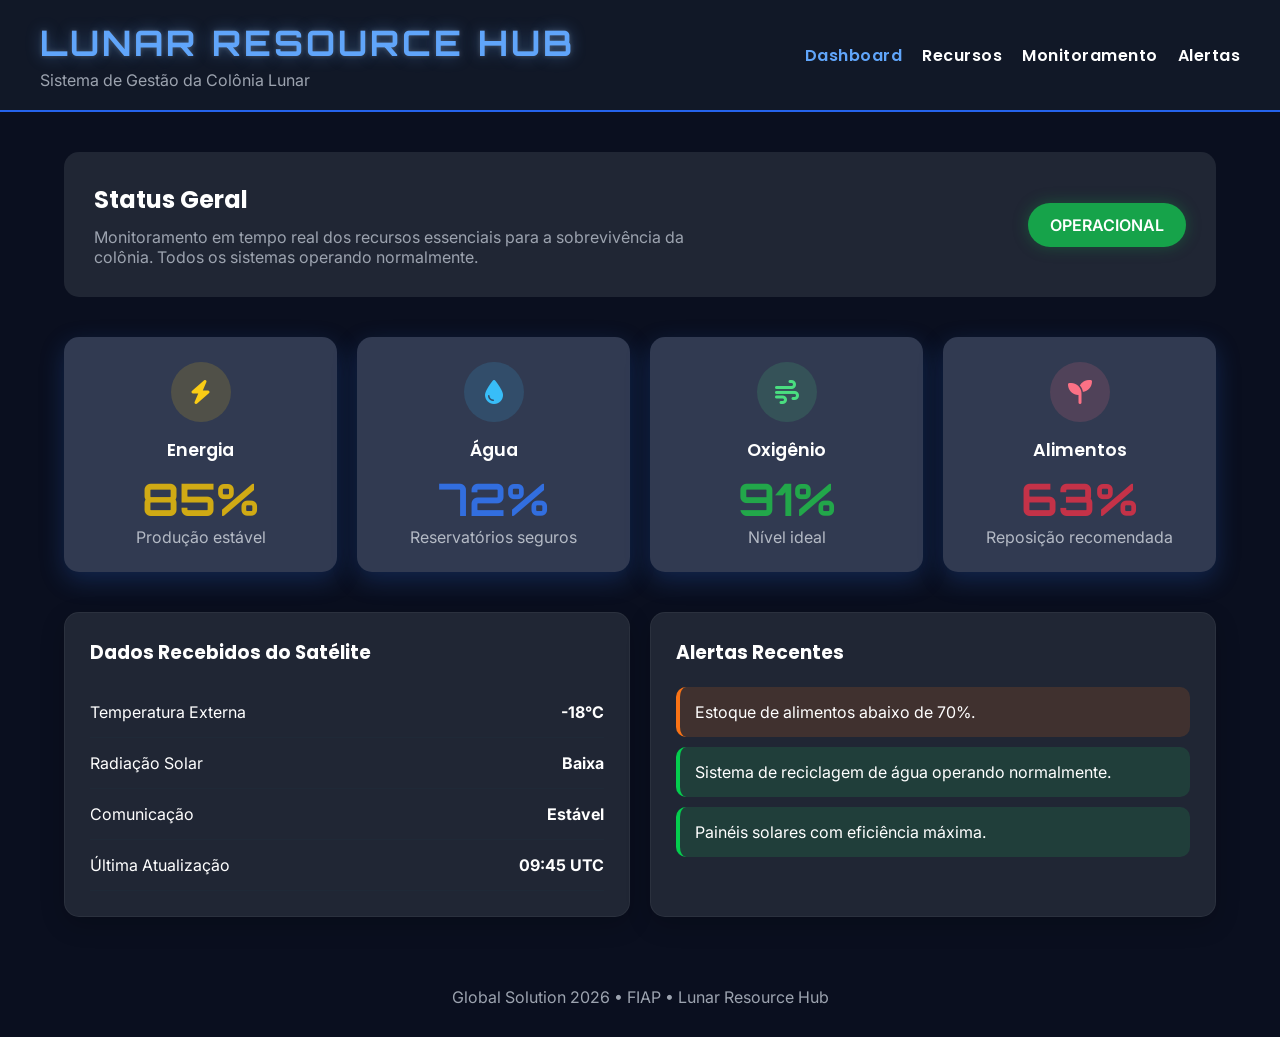
==== index.html @ a2fcc219 "feat: adiciona dashboard inicial e estilos do Lunar Resource Hub Inclui index.html e style.css com i" ====
<!DOCTYPE html>
<html lang="pt-BR">
<head>
    <meta charset="UTF-8">
    <meta name="viewport" content="width=device-width, initial-scale=1.0">
    <title>Lunar Resource Hub</title>

    <link rel="stylesheet" href="style.css">

    <link rel="stylesheet" href="https://cdnjs.cloudflare.com/ajax/libs/font-awesome/6.7.2/css/all.min.css">

    <link rel="preconnect" href="https://fonts.googleapis.com">
    <link rel="preconnect" href="https://fonts.gstatic.com" crossorigin>

    <link href="https://fonts.googleapis.com/css2?family=Inter:wght@400;500;600&family=Orbitron:wght@600;700&family=Poppins:wght@500;600;700&display=swap" rel="stylesheet">
</head>
<body>

    <header>
        <div class="logo">
            <h1>Lunar Resource Hub</h1>
            <p>Sistema de Gestão da Colônia Lunar</p>
        </div>

        <nav>
            <ul>
                <li><a href="index.html" class="active">Dashboard</a></li>
                <li><a href="recursos.html">Recursos</a></li>
                <li><a href="monitoramento.html">Monitoramento</a></li>
                <li><a href="alertas.html">Alertas</a></li>
            </ul>
        </nav>
    </header>

    <main class="container">

        <section class="hero">
            <div>
                <h2>Status Geral</h2>
                <p>
                    Monitoramento em tempo real dos recursos essenciais para a sobrevivência da colônia. Todos os sistemas operando normalmente. 
                </p>
            </div>

            <div class="status-badge">
                OPERACIONAL
            </div>
        </section>

        <section class="cards">

    <div class="card">
        <span class="icon energia-icon">
            <i class="fa-solid fa-bolt"></i>
        </span>
        <h3>Energia</h3>
        <div class="value energia">85%</div>
        <p>Produção estável</p>
    </div>

    <div class="card">
        <span class="icon agua-icon">
            <i class="fa-solid fa-droplet"></i>
        </span>
        <h3>Água</h3>
        <div class="value agua">72%</div>
        <p>Reservatórios seguros</p>
    </div>

    <div class="card">
        <span class="icon oxigenio-icon">
            <i class="fa-solid fa-wind"></i>
        </span>
        <h3>Oxigênio</h3>
        <div class="value oxigenio">91%</div>
        <p>Nível ideal</p>
    </div>

    <div class="card">
        <span class="icon alimento-icon">
            <i class="fa-solid fa-seedling"></i>
        </span>
        <h3>Alimentos</h3>
        <div class="value alimentos">63%</div>
        <p>Reposição recomendada</p>
    </div>

</section>

        <section class="overview">

            <div class="panel">
                <h3>Dados Recebidos do Satélite</h3>

                <div class="info-item">
                    <span>Temperatura Externa</span>
                    <strong>-18°C</strong>
                </div>

                <div class="info-item">
                    <span>Radiação Solar</span>
                    <strong>Baixa</strong>
                </div>

                <div class="info-item">
                    <span>Comunicação</span>
                    <strong>Estável</strong>
                </div>

                <div class="info-item">
                    <span>Última Atualização</span>
                    <strong>09:45 UTC</strong>
                </div>
            </div>

            <div class="panel">
                <h3>Alertas Recentes</h3>

                <div class="alert warning">
                    Estoque de alimentos abaixo de 70%.
                </div>

                <div class="alert normal">
                    Sistema de reciclagem de água operando normalmente.
                </div>

                <div class="alert normal">
                    Painéis solares com eficiência máxima.
                </div>
            </div>

        </section>

    </main>

    <footer>
        <p>Global Solution 2026 • FIAP • Lunar Resource Hub</p>
    </footer>

</body>
</html>
---- style.css ----
*{
    margin:0;
    padding:0;
    box-sizing:border-box;
}

body{
    background:#0A0F1F;
    color:#FFFFFF;
    font-family:'Inter', sans-serif;
}

/* HEADER */

header{
    background:#111827;
    border-bottom:2px solid #2563EB;
    padding:20px 40px;
    display:flex;
    justify-content:space-between;
    align-items:center;
    flex-wrap:wrap;
}

.logo h1{
    text-shadow: 0 0 5px rgba(253, 254, 254, 0.187), 0 0 15px rgba(96,165,250,.4);
    font-family:'Orbitron', sans-serif;
    color:#60A5FA;
    font-size:2.2rem;
    letter-spacing:3px;
    text-transform:uppercase;
}

.hero h2, .panel h3, .card h3, nav a{
    font-family:'Poppins', sans-serif;
}

.logo p{
    color:#9CA3AF;
    margin-top:5px;
}

nav ul{
    display:flex;
    list-style:none;
    gap:20px;
}

nav a{
    color:white;
    text-decoration:none;
    font-weight:600;
    transition:.3s;
    letter-spacing:.5px;
}

nav a:hover,
nav a.active{
    color:#60A5FA;
}

/* CONTAINER */

.container{
    width:90%;
    max-width:1200px;
    margin:40px auto;
}

/* HERO */

.hero{
    background:#202634;
    border-radius:15px;
    padding:30px;
    display:flex;
    justify-content:space-between;
    align-items:center;
    margin-bottom:40px;
}

.hero h2{
    margin-bottom:10px;
}

.hero p{
    color:#9CA3AF;
    max-width:600px;
}

.status-badge{
    background:#16A34A;
    color:white;
    font-weight:600;
    padding:12px 22px;
    border-radius:30px;
    box-shadow:0 0 15px rgba(22,163,74,.35);
}

/* CARDS */

.cards{
    display:grid;
    grid-template-columns:repeat(auto-fit,minmax(230px,1fr));
    gap:20px;
}

.card{
    background:#313a51;
    border-radius:15px;
    padding:25px;
    text-align:center;
    transition:.3s;
    box-shadow:0 8px 25px rgba(42, 107, 220, 0.25);
}

.card:hover{
    transform:translateY(-10px);
}

.icon{
    display:flex;
    justify-content:center;
    align-items:center;
    width:60px;
    height:60px;
    margin:0 auto 15px;
    border-radius:50%;
    font-size:1.5rem;
}

.energia-icon{
    background:rgba(250,204,21,.15);
    color:#FACC15;
}

.agua-icon{
    background:rgba(56,189,248,.15);
    color:#38BDF8;
}

.oxigenio-icon{
    background:rgba(74,222,128,.15);
    color:#4ADE80;
}

.alimento-icon{
    background:rgba(251,113,133,.15);
    color:#FB7185;
}

.card h3{
    margin:15px 0 8px;
    font-size:1.1rem;
    font-weight:600;
}

.value{
    font-family:'Orbitron', sans-serif;
    font-size:2.8rem;
    font-weight:700;
}

.card p{
    color:#b4bac5;
}

.energia{
    color:#d0aa14;
}

.agua{
    color:#326edf;
}

.oxigenio{
    color:#22a74a;
}

.alimentos{
    color:#c43248;
}

/* PAINÉIS */

.overview{
    margin-top:40px;
    display:grid;
    grid-template-columns:1fr 1fr;
    gap:20px;
}

.panel{
    background:#202634;
    border-radius:15px;
    padding:25px;
    border:1px solid rgba(255,255,255,.05);
    box-shadow:0 8px 25px rgba(0,0,0,.2);
}

.panel h3{
    margin-bottom:20px;
}

.info-item{
    display:flex;
    justify-content:space-between;
    padding:15px 0;
    border-bottom:1px solid #1F2937;
}

.alert{
    padding:15px;
    border-radius:10px;
    margin-bottom:10px;
}

.warning{
    background:rgba(249,115,22,0.15);
    border-left:4px solid #F97316;
}

.normal{
    background:rgba(34,197,94,0.15);
    border-left:4px solid #04cd4e;
}

/* FOOTER */

footer{
    text-align:center;
    padding:30px;
    color:#9CA3AF;
}

/* RESPONSIVO */

@media(max-width:768px){

    header{
        flex-direction:column;
        gap:20px;
        text-align:center;
    }

    nav ul{
        flex-wrap:wrap;
        justify-content:center;
    }

    .hero{
        flex-direction:column;
        gap:20px;
        text-align:center;
    }

    .overview{
        grid-template-columns:1fr;
    }

}
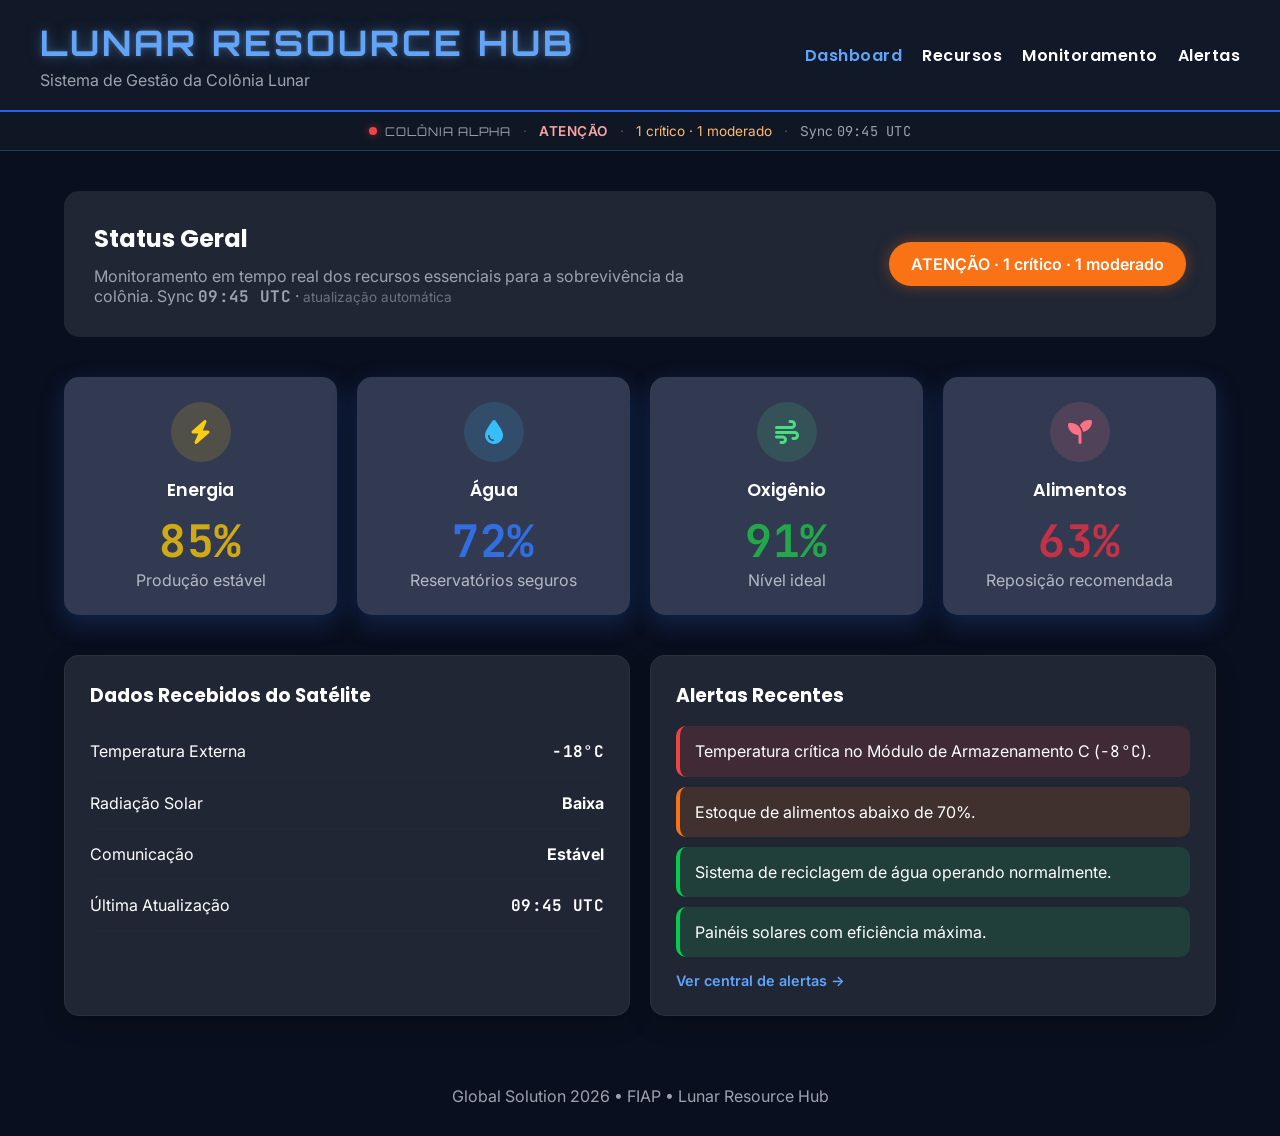
==== commit 851ee598: "feat: adiciona Central de Alertas e alinha dashboard ao fluxo operacional Inclui alertas.html com se" ====
--- a/index.html
+++ b/index.html
@@ -12,7 +12,7 @@
     <link rel="preconnect" href="https://fonts.googleapis.com">
     <link rel="preconnect" href="https://fonts.gstatic.com" crossorigin>
 
-    <link href="https://fonts.googleapis.com/css2?family=Inter:wght@400;500;600&family=Orbitron:wght@600;700&family=Poppins:wght@500;600;700&display=swap" rel="stylesheet">
+    <link href="https://fonts.googleapis.com/css2?family=Inter:wght@400;500;600&family=JetBrains+Mono:wght@400;500;600&family=Orbitron:wght@600;700&family=Poppins:wght@500;600;700&display=swap" rel="stylesheet">
 </head>
 <body>
 
@@ -22,9 +22,9 @@
             <p>Sistema de Gestão da Colônia Lunar</p>
         </div>
 
-        <nav>
+        <nav aria-label="Navegação principal">
             <ul>
-                <li><a href="index.html" class="active">Dashboard</a></li>
+                <li><a href="index.html" class="active" aria-current="page">Dashboard</a></li>
                 <li><a href="recursos.html">Recursos</a></li>
                 <li><a href="monitoramento.html">Monitoramento</a></li>
                 <li><a href="alertas.html">Alertas</a></li>
@@ -32,19 +32,32 @@
         </nav>
     </header>
 
+    <div class="status-bar" role="status" aria-live="polite">
+        <div class="status-bar__cluster">
+            <span class="status-bar__pulse status-bar__pulse--critical" aria-hidden="true"></span>
+            <span class="status-bar__label">Colônia Alpha</span>
+        </div>
+        <span class="status-bar__divider" aria-hidden="true">·</span>
+        <span class="status-bar__state status-bar__state--critical">ATENÇÃO</span>
+        <span class="status-bar__divider" aria-hidden="true">·</span>
+        <span class="status-bar__count">1 crítico · 1 moderado</span>
+        <span class="status-bar__divider" aria-hidden="true">·</span>
+        <span class="status-bar__sync">Sync <time class="telemetry" datetime="2026-06-04T09:45:00Z">09:45 UTC</time></span>
+    </div>
+
     <main class="container">
 
         <section class="hero">
             <div>
                 <h2>Status Geral</h2>
                 <p>
-                    Monitoramento em tempo real dos recursos essenciais para a sobrevivência da colônia. Todos os sistemas operando normalmente. 
+                    Monitoramento em tempo real dos recursos essenciais para a sobrevivência da colônia. Sync <strong class="telemetry">09:45 UTC</strong> · <span class="sync-live">atualização automática</span>
                 </p>
             </div>
 
-            <div class="status-badge">
-                OPERACIONAL
-            </div>
+            <a href="alertas.html#alertas-criticos" class="status-badge status-badge--warning hero-action-link" aria-label="Colônia em atenção — 1 alerta crítico e 1 moderado — ver central de alertas">
+                ATENÇÃO · 1 crítico · 1 moderado
+            </a>
         </section>
 
         <section class="cards">
@@ -54,7 +67,7 @@
             <i class="fa-solid fa-bolt"></i>
         </span>
         <h3>Energia</h3>
-        <div class="value energia">85%</div>
+        <div class="value energia telemetry">85%</div>
         <p>Produção estável</p>
     </div>
 
@@ -63,7 +76,7 @@
             <i class="fa-solid fa-droplet"></i>
         </span>
         <h3>Água</h3>
-        <div class="value agua">72%</div>
+        <div class="value agua telemetry">72%</div>
         <p>Reservatórios seguros</p>
     </div>
 
@@ -72,7 +85,7 @@
             <i class="fa-solid fa-wind"></i>
         </span>
         <h3>Oxigênio</h3>
-        <div class="value oxigenio">91%</div>
+        <div class="value oxigenio telemetry">91%</div>
         <p>Nível ideal</p>
     </div>
 
@@ -81,7 +94,7 @@
             <i class="fa-solid fa-seedling"></i>
         </span>
         <h3>Alimentos</h3>
-        <div class="value alimentos">63%</div>
+        <div class="value alimentos telemetry">63%</div>
         <p>Reposição recomendada</p>
     </div>
 
@@ -94,7 +107,7 @@
 
                 <div class="info-item">
                     <span>Temperatura Externa</span>
-                    <strong>-18°C</strong>
+                    <strong class="telemetry">-18°C</strong>
                 </div>
 
                 <div class="info-item">
@@ -109,12 +122,16 @@
 
                 <div class="info-item">
                     <span>Última Atualização</span>
-                    <strong>09:45 UTC</strong>
+                    <strong class="telemetry">09:45 UTC</strong>
                 </div>
             </div>
 
             <div class="panel">
                 <h3>Alertas Recentes</h3>
+
+                <div class="alert critical">
+                    Temperatura crítica no Módulo de Armazenamento C (<span class="telemetry">-8°C</span>).
+                </div>
 
                 <div class="alert warning">
                     Estoque de alimentos abaixo de 70%.
@@ -127,6 +144,8 @@
                 <div class="alert normal">
                     Painéis solares com eficiência máxima.
                 </div>
+
+                <a href="alertas.html" class="panel-link">Ver central de alertas →</a>
             </div>
 
         </section>
--- a/style.css
+++ b/style.css
@@ -1,3 +1,12 @@
+html{
+    scroll-behavior:smooth;
+}
+
+:root{
+    --space-section:40px;
+    --space-block:20px;
+}
+
 *{
     margin:0;
     padding:0;
@@ -97,6 +106,11 @@
     box-shadow:0 0 15px rgba(22,163,74,.35);
 }
 
+.status-badge--operational.hero-action-link:hover{
+    transform:scale(1.03);
+    box-shadow:0 0 20px rgba(22,163,74,.5);
+}
+
 /* CARDS */
 
 .cards{
@@ -118,6 +132,26 @@
     transform:translateY(-10px);
 }
 
+.card--link{
+    display:block;
+    text-decoration:none;
+    color:inherit;
+    cursor:pointer;
+}
+
+.card--link:focus-visible{
+    outline:2px solid #60A5FA;
+    outline-offset:3px;
+}
+
+.card__hint{
+    display:block;
+    margin-top:10px;
+    font-size:.8rem;
+    color:#60A5FA;
+    font-weight:600;
+}
+
 .icon{
     display:flex;
     justify-content:center;
@@ -199,7 +233,25 @@
 }
 
 .panel h3{
-    margin-bottom:20px;
+    margin-bottom:16px;
+}
+
+.panel--full{
+    display:flex;
+    flex-direction:column;
+    gap:var(--space-block);
+    padding:var(--space-block);
+    margin-top:0;
+}
+
+.panel--full h3,
+.panel--full .panel-subtitle,
+.panel--full .panel-header,
+.panel--full .panel-empty,
+.panel--full .alert,
+.panel--full .history-section-title,
+.panel--full .panel-link{
+    margin:0;
 }
 
 .info-item{
@@ -212,7 +264,19 @@
 .alert{
     padding:15px;
     border-radius:10px;
+}
+
+.status-badge--warning.hero-action-link:hover{
+    transform:scale(1.03);
+    box-shadow:0 0 20px rgba(249,115,22,.5);
+}
+
+.panel:not(.panel--full) > .alert{
     margin-bottom:10px;
+}
+
+.panel:not(.panel--full) > .alert:last-of-type{
+    margin-bottom:0;
 }
 
 .warning{
@@ -223,6 +287,1096 @@
 .normal{
     background:rgba(34,197,94,0.15);
     border-left:4px solid #04cd4e;
+}
+
+.critical{
+    background:rgba(239,68,68,.15);
+    border-left:4px solid #EF4444;
+}
+
+.info{
+    background:rgba(96,165,250,.12);
+    border-left:4px solid #60A5FA;
+}
+
+/* ALERTAS */
+
+.status-badge--warning{
+    background:#F97316;
+    box-shadow:0 0 15px rgba(249,115,22,.35);
+}
+
+.hero-meta{
+    color:#9CA3AF;
+    margin-top:12px;
+    font-size:.9rem;
+}
+
+.hero-meta strong{
+    color:#FFFFFF;
+}
+
+.hero-priority{
+    display:block;
+    color:#FDBA74;
+    font-size:1.05rem;
+    line-height:1.5;
+    margin-bottom:8px;
+    text-decoration:none;
+    transition:color .3s;
+}
+
+.hero-priority:hover{
+    color:#FED7AA;
+}
+
+.hero-priority strong{
+    color:#FFFFFF;
+}
+
+.hero-priority--critical{
+    color:#FCA5A5;
+}
+
+.hero-priority--critical:hover{
+    color:#FEE2E2;
+}
+
+.hero-priority--critical strong{
+    color:#FFFFFF;
+}
+
+.hero-priority__hint{
+    display:block;
+    margin-top:6px;
+    font-size:.85rem;
+    color:#60A5FA;
+    font-weight:600;
+}
+
+.hero-action-link{
+    text-decoration:none;
+    cursor:pointer;
+    transition:transform .2s, box-shadow .2s;
+}
+
+.hero-action-link:hover{
+    transform:scale(1.03);
+    box-shadow:0 0 20px rgba(249,115,22,.5);
+}
+
+/* TELEMETRIA & STATUS BAR */
+
+.telemetry{
+    font-family:'JetBrains Mono', monospace;
+    font-variant-numeric:tabular-nums;
+    letter-spacing:.02em;
+}
+
+.status-bar{
+    position:sticky;
+    top:0;
+    z-index:100;
+    display:flex;
+    align-items:center;
+    justify-content:center;
+    flex-wrap:wrap;
+    gap:8px 12px;
+    padding:10px 40px;
+    background:rgba(17,24,39,.92);
+    backdrop-filter:blur(12px);
+    border-bottom:1px solid rgba(96,165,250,.25);
+    font-size:.85rem;
+    color:#D1D5DB;
+}
+
+.status-bar__cluster{
+    display:flex;
+    align-items:center;
+    gap:8px;
+}
+
+.status-bar__pulse{
+    width:8px;
+    height:8px;
+    border-radius:50%;
+    background:#22C55E;
+    box-shadow:0 0 8px rgba(34,197,94,.6);
+    animation:status-pulse 2s ease-in-out infinite;
+}
+
+@keyframes status-pulse{
+    0%, 100%{ opacity:1; transform:scale(1); }
+    50%{ opacity:.6; transform:scale(.85); }
+}
+
+@media (prefers-reduced-motion: reduce){
+    .status-bar__pulse{
+        animation:none;
+    }
+}
+
+.status-bar__label{
+    font-family:'Orbitron', sans-serif;
+    font-size:.75rem;
+    letter-spacing:1px;
+    text-transform:uppercase;
+    color:#9CA3AF;
+}
+
+.status-bar__divider{
+    color:#4B5563;
+}
+
+.status-bar__state{
+    font-weight:600;
+    letter-spacing:.5px;
+}
+
+.status-bar__state--operational{
+    color:#86EFAC;
+}
+
+.status-bar__state--critical{
+    color:#FCA5A5;
+}
+
+.status-bar__pulse--critical{
+    background:#EF4444;
+    box-shadow:0 0 8px rgba(239,68,68,.6);
+}
+
+.status-bar__count{
+    color:#FDBA74;
+}
+
+.status-bar__sync{
+    color:#9CA3AF;
+}
+
+.sync-live{
+    color:#6B7280;
+    font-size:.85rem;
+}
+
+.sync-dot{
+    display:inline-block;
+    width:6px;
+    height:6px;
+    border-radius:50%;
+    background:#22C55E;
+    margin-right:6px;
+    vertical-align:middle;
+    box-shadow:0 0 6px rgba(34,197,94,.5);
+}
+
+.sync-dot--critical{
+    background:#EF4444;
+    box-shadow:0 0 6px rgba(239,68,68,.5);
+}
+
+.panel-sync{
+    color:#6B7280;
+    font-size:.8rem;
+    margin-top:-8px;
+}
+
+/* MEDIDOR DE NÍVEL & AÇÕES */
+
+.alert-level-meter{
+    margin:12px 0 10px;
+}
+
+.alert-level-meter__header{
+    display:flex;
+    justify-content:space-between;
+    align-items:baseline;
+    margin-bottom:8px;
+    font-size:.85rem;
+}
+
+.alert-level-meter__value{
+    font-size:1.1rem;
+    font-weight:600;
+    color:#FDBA74;
+}
+
+.alert-level-meter__target{
+    color:#9CA3AF;
+    font-size:.8rem;
+}
+
+.alert-level-meter__track{
+    position:relative;
+    height:8px;
+    background:rgba(0,0,0,.35);
+    border-radius:4px;
+    overflow:visible;
+}
+
+.alert-level-meter__fill{
+    height:100%;
+    border-radius:4px;
+    background:linear-gradient(90deg, #F97316, #FB923C);
+    box-shadow:0 0 10px rgba(249,115,22,.4);
+}
+
+.alert-level-meter__marker{
+    position:absolute;
+    top:-3px;
+    width:2px;
+    height:14px;
+    background:#FFFFFF;
+    border-radius:1px;
+    transform:translateX(-50%);
+    opacity:.7;
+}
+
+.alert-level-meter__fill--critical{
+    background:linear-gradient(90deg, #EF4444, #F87171);
+    box-shadow:0 0 10px rgba(239,68,68,.45);
+}
+
+.alert-level-meter__value--critical{
+    color:#FCA5A5;
+}
+
+.alert-level-meter__marker--critical{
+    background:#FEE2E2;
+}
+
+.alert-item__actions{
+    display:flex;
+    flex-wrap:wrap;
+    gap:10px;
+    margin-top:14px;
+}
+
+.alert-action{
+    display:inline-flex;
+    align-items:center;
+    padding:8px 16px;
+    border-radius:8px;
+    font-size:.85rem;
+    font-weight:600;
+    font-family:'Poppins', sans-serif;
+    text-decoration:none;
+    cursor:pointer;
+    border:none;
+    transition:background .2s, color .2s, transform .2s;
+}
+
+.alert-action--primary{
+    background:rgba(96,165,250,.2);
+    color:#93C5FD;
+    border:1px solid rgba(96,165,250,.35);
+}
+
+.alert-action--primary:hover{
+    background:rgba(96,165,250,.35);
+    color:#FFFFFF;
+}
+
+.alert-action--secondary{
+    background:rgba(255,255,255,.06);
+    color:#9CA3AF;
+    border:1px solid rgba(255,255,255,.1);
+}
+
+.alert-action--secondary:hover:not(:disabled){
+    background:rgba(255,255,255,.12);
+    color:#FFFFFF;
+}
+
+.alert-action--secondary:focus-visible,
+.alert-action--primary:focus-visible{
+    outline:2px solid #60A5FA;
+    outline-offset:2px;
+}
+
+.alert-action--done{
+    background:rgba(34,197,94,.15);
+    color:#86EFAC;
+    border-color:rgba(34,197,94,.3);
+    cursor:default;
+}
+
+/* SEVERIDADE DUAL (cor + forma) */
+
+.severity-shape{
+    display:inline-block;
+    width:8px;
+    height:8px;
+    flex-shrink:0;
+}
+
+.severity-shape--critical{
+    clip-path:polygon(50% 0%, 0% 100%, 100% 100%);
+    background:#EF4444;
+}
+
+.severity-shape--moderate{
+    border-radius:1px;
+    background:#F97316;
+}
+
+.severity-shape--normal{
+    border-radius:50%;
+    background:#22C55E;
+}
+
+/* STATUS OPERACIONAL — TABELA & COLAPSÁVEL */
+
+.operacional-details{
+    display:flex;
+    flex-direction:column;
+    gap:var(--space-block);
+}
+
+.operacional-summary{
+    display:flex;
+    align-items:center;
+    flex-wrap:wrap;
+    gap:12px 16px;
+    cursor:pointer;
+    list-style:none;
+}
+
+.operacional-summary::-webkit-details-marker{
+    display:none;
+}
+
+.operacional-summary__title{
+    font-family:'Poppins', sans-serif;
+    font-size:1.25rem;
+    font-weight:600;
+    color:#FFFFFF;
+    display:flex;
+    align-items:center;
+    gap:8px;
+}
+
+.operacional-summary__title i{
+    color:#60A5FA;
+}
+
+.operacional-summary__badge{
+    display:inline-flex;
+    align-items:center;
+    gap:6px;
+    padding:6px 12px;
+    border-radius:20px;
+    font-size:.8rem;
+    font-weight:600;
+    background:rgba(34,197,94,.15);
+    color:#86EFAC;
+}
+
+.operacional-summary__hint{
+    margin-left:auto;
+    font-size:.85rem;
+    color:#60A5FA;
+    font-weight:600;
+}
+
+.operacional-details:not([open]) .operacional-summary__hint--open{
+    display:none;
+}
+
+.operacional-details[open] .operacional-summary__hint--closed{
+    display:none;
+}
+
+.operacional-details:not([open]) .panel-subtitle,
+.operacional-details:not([open]) .components-table{
+    display:none;
+}
+
+.components-table{
+    width:100%;
+    border-collapse:collapse;
+}
+
+.components-table thead th{
+    font-weight:600;
+    color:#9CA3AF;
+    font-size:.85rem;
+    text-transform:uppercase;
+    letter-spacing:.5px;
+    border-bottom:2px solid #374151;
+    padding:0 0 12px;
+    text-align:left;
+}
+
+.components-table tbody tr{
+    border-bottom:1px solid #1F2937;
+    transition:background .2s ease;
+}
+
+.components-table tbody tr:hover{
+    background:rgba(96,165,250,.1);
+}
+
+.components-table th,
+.components-table td{
+    padding:14px 12px 14px 0;
+    font-size:.9rem;
+    vertical-align:middle;
+}
+
+.components-table__icon{
+    color:#60A5FA;
+    margin-right:8px;
+    width:1rem;
+    text-align:center;
+}
+
+/* HISTÓRICO — FILTROS, TIMELINE & VIEWS */
+
+.history-toolbar{
+    display:flex;
+    flex-wrap:wrap;
+    justify-content:space-between;
+    align-items:center;
+    gap:16px;
+}
+
+.history-filters{
+    display:flex;
+    flex-wrap:wrap;
+    gap:8px;
+}
+
+.history-filter{
+    padding:6px 14px;
+    border-radius:20px;
+    border:1px solid rgba(255,255,255,.12);
+    background:rgba(255,255,255,.05);
+    color:#9CA3AF;
+    font-size:.8rem;
+    font-weight:600;
+    font-family:'Poppins', sans-serif;
+    cursor:pointer;
+    transition:background .2s, color .2s, border-color .2s;
+}
+
+.history-filter:hover{
+    background:rgba(96,165,250,.15);
+    color:#FFFFFF;
+}
+
+.history-filter--active{
+    background:rgba(96,165,250,.25);
+    border-color:rgba(96,165,250,.45);
+    color:#93C5FD;
+}
+
+.history-filter:focus-visible{
+    outline:2px solid #60A5FA;
+    outline-offset:2px;
+}
+
+.history-view-toggle{
+    display:flex;
+    gap:4px;
+    background:rgba(0,0,0,.25);
+    padding:4px;
+    border-radius:10px;
+}
+
+.history-view-btn{
+    padding:6px 14px;
+    border:none;
+    border-radius:8px;
+    background:transparent;
+    color:#9CA3AF;
+    font-size:.8rem;
+    font-weight:600;
+    font-family:'Poppins', sans-serif;
+    cursor:pointer;
+    transition:background .2s, color .2s;
+}
+
+.history-view-btn--active{
+    background:rgba(96,165,250,.3);
+    color:#FFFFFF;
+}
+
+.history-view-btn:focus-visible{
+    outline:2px solid #60A5FA;
+    outline-offset:2px;
+}
+
+.history-empty:not(.sr-only){
+    color:#9CA3AF;
+    font-size:.9rem;
+    padding:20px;
+    text-align:center;
+    background:rgba(255,255,255,.04);
+    border-radius:10px;
+}
+
+.history-item--hidden{
+    display:none !important;
+}
+
+.history-timeline{
+    list-style:none;
+    margin:0;
+    padding:0 0 0 8px;
+    position:relative;
+}
+
+.history-timeline::before{
+    content:'';
+    position:absolute;
+    left:15px;
+    top:8px;
+    bottom:8px;
+    width:2px;
+    background:linear-gradient(180deg, rgba(249,115,22,.5), rgba(96,165,250,.3));
+}
+
+.history-timeline__item{
+    position:relative;
+    display:flex;
+    gap:20px;
+    padding:0 0 24px 24px;
+    transition:opacity .2s ease;
+}
+
+.history-timeline__item:last-child{
+    padding-bottom:0;
+}
+
+.history-timeline__dot{
+    position:absolute;
+    left:0;
+    top:4px;
+    width:14px;
+    height:14px;
+    border-radius:50%;
+    border:2px solid #0A0F1F;
+    z-index:1;
+}
+
+.history-timeline__item--active .history-timeline__dot{
+    background:#F97316;
+    box-shadow:0 0 10px rgba(249,115,22,.5);
+}
+
+.history-timeline__item--acknowledged .history-timeline__dot{
+    background:#22C55E;
+    box-shadow:0 0 10px rgba(34,197,94,.4);
+}
+
+.history-timeline__item--resolved{
+    opacity:.75;
+}
+
+.history-timeline__item--resolved:hover{
+    opacity:1;
+}
+
+.history-timeline__item--resolved .history-timeline__dot{
+    background:#60A5FA;
+}
+
+.history-timeline__body{
+    flex:1;
+    background:#313a51;
+    border-radius:12px;
+    padding:16px 18px;
+    border:1px solid rgba(255,255,255,.05);
+}
+
+.history-timeline__item--active .history-timeline__body{
+    border-left:3px solid rgba(249,115,22,.6);
+}
+
+.history-timeline__item--acknowledged .history-timeline__body{
+    border-left:3px solid rgba(34,197,94,.5);
+}
+
+.history-timeline__badges{
+    display:flex;
+    flex-wrap:wrap;
+    gap:8px;
+    margin:8px 0;
+}
+
+.history-timeline__desc{
+    color:#D1D5DB;
+    font-size:.9rem;
+    line-height:1.5;
+    margin:0;
+}
+
+.history-table-wrap[hidden]{
+    display:none !important;
+}
+
+#recomendacoes,
+#historico,
+#alertas-criticos,
+#alertas-moderados,
+#recomendacoes-criticas,
+#recomendacoes-moderadas{
+    scroll-margin-top:56px;
+}
+
+.cards--summary{
+    grid-template-columns:repeat(2, 1fr);
+    max-width:600px;
+}
+
+.panel-header{
+    display:flex;
+    justify-content:space-between;
+    align-items:center;
+    flex-wrap:wrap;
+    gap:15px;
+    margin-bottom:20px;
+}
+
+.panel-header h3{
+    margin-bottom:0;
+}
+
+.panel-subtitle{
+    color:#9CA3AF;
+    font-size:.9rem;
+}
+
+.panel-empty{
+    color:#9CA3AF;
+    font-size:.95rem;
+    line-height:1.6;
+    padding:16px 20px;
+    background:rgba(34,197,94,.08);
+    border-radius:10px;
+    border-left:4px solid #22C55E;
+}
+
+.panel-empty strong{
+    color:#FFFFFF;
+}
+
+.alertas-legend{
+    display:flex;
+    list-style:none;
+    gap:16px;
+    font-size:.8rem;
+    color:#9CA3AF;
+}
+
+.alertas-legend li{
+    display:flex;
+    align-items:center;
+    gap:6px;
+}
+
+.legend-dot{
+    width:8px;
+    height:8px;
+    border-radius:50%;
+    display:inline-block;
+}
+
+.legend-dot--critical{
+    background:#EF4444;
+}
+
+.legend-dot--moderate{
+    background:#F97316;
+}
+
+.legend-dot--resolved{
+    background:#22C55E;
+}
+
+.critico-icon{
+    background:rgba(239,68,68,.15);
+    color:#EF4444;
+}
+
+.moderado-icon{
+    background:rgba(249,115,22,.15);
+    color:#F97316;
+}
+
+.resolvido-icon{
+    background:rgba(34,197,94,.15);
+    color:#22C55E;
+}
+
+.historico-icon{
+    background:rgba(96,165,250,.15);
+    color:#60A5FA;
+}
+
+.critico{
+    color:#EF4444;
+}
+
+.moderado{
+    color:#F97316;
+}
+
+.resolvido{
+    color:#22C55E;
+}
+
+.historico{
+    color:#60A5FA;
+}
+
+.alertas-stack{
+    margin-top:var(--space-section);
+    display:flex;
+    flex-direction:column;
+    gap:var(--space-block);
+}
+
+.alertas-stack + .panel--full{
+    margin-top:var(--space-section);
+}
+
+.panel--full + .panel--full{
+    margin-top:var(--space-section);
+}
+
+.alertas-stack .panel--full{
+    margin-top:0;
+}
+
+.panel h3 i{
+    margin-right:8px;
+    color:#60A5FA;
+}
+
+.alert-item{
+    display:flex;
+    gap:15px;
+    align-items:flex-start;
+}
+
+.alert-item__icon{
+    display:flex;
+    justify-content:center;
+    align-items:center;
+    min-width:36px;
+    height:36px;
+    border-radius:50%;
+    font-size:1rem;
+    margin-top:2px;
+}
+
+.critical .alert-item__icon{
+    background:rgba(239,68,68,.2);
+    color:#EF4444;
+}
+
+.warning .alert-item__icon{
+    background:rgba(249,115,22,.2);
+    color:#F97316;
+}
+
+.normal .alert-item__icon{
+    background:rgba(34,197,94,.2);
+    color:#22C55E;
+}
+
+.alert-item__content .badge{
+    margin-bottom:4px;
+}
+
+.alert-item__content strong{
+    display:block;
+    margin:8px 0 6px;
+}
+
+.alert-item__impact{
+    color:#D1D5DB;
+    font-size:.9rem;
+    line-height:1.5;
+}
+
+.alert-item__content p:not(.alert-item__impact){
+    color:#9CA3AF;
+    font-size:.9rem;
+    line-height:1.5;
+}
+
+.alert-item__meta{
+    display:block;
+    margin-top:8px;
+    font-size:.8rem;
+    color:#6B7280;
+}
+
+.sr-only{
+    position:absolute;
+    width:1px;
+    height:1px;
+    padding:0;
+    margin:-1px;
+    overflow:hidden;
+    clip:rect(0, 0, 0, 0);
+    border:0;
+}
+
+.history-table{
+    width:100%;
+    border-collapse:collapse;
+}
+
+.history-table thead th{
+    font-weight:600;
+    color:#9CA3AF;
+    font-size:.85rem;
+    text-transform:uppercase;
+    letter-spacing:.5px;
+    border-bottom:2px solid #374151;
+    padding:0 0 12px;
+    text-align:left;
+}
+
+.history-table tbody tr{
+    border-bottom:1px solid #1F2937;
+    transition:background .2s ease;
+}
+
+.history-table tbody tr:hover{
+    background:rgba(96,165,250,.12);
+    cursor:default;
+}
+
+.history-table tbody tr:hover td{
+    color:#FFFFFF;
+}
+
+.history-table tbody tr:hover .history-time{
+    color:#D1D5DB;
+}
+
+.history-table th,
+.history-table td{
+    padding:14px 15px 14px 0;
+    font-size:.9rem;
+    vertical-align:middle;
+}
+
+.history-table th:last-child,
+.history-table td:last-child{
+    padding-right:0;
+}
+
+.history-table th:nth-child(1),
+.history-table td:nth-child(1){
+    width:110px;
+}
+
+.history-table th:nth-child(2),
+.history-table td:nth-child(2){
+    width:110px;
+}
+
+.history-table th:nth-child(4),
+.history-table td:nth-child(4){
+    width:100px;
+}
+
+.history-time{
+    color:#9CA3AF;
+    font-size:.8rem;
+}
+
+.history-section-title{
+    font-family:'Poppins', sans-serif;
+    font-size:.95rem;
+    font-weight:600;
+    color:#FFFFFF;
+}
+
+.history-section-title--resolved{
+    color:#9CA3AF;
+}
+
+.history-row--active{
+    border-left:3px solid rgba(239,68,68,.4);
+}
+
+.history-row--critical{
+    border-left:3px solid rgba(239,68,68,.55);
+}
+
+.history-timeline__item--critical .history-timeline__dot{
+    background:#EF4444;
+    box-shadow:0 0 10px rgba(239,68,68,.55);
+}
+
+.history-timeline__item--critical .history-timeline__body{
+    border-left:3px solid rgba(239,68,68,.65);
+}
+
+.badge-active--critical{
+    background:rgba(239,68,68,.2);
+    color:#FCA5A5;
+}
+
+.history-row--acknowledged{
+    opacity:.88;
+    border-left:3px solid rgba(34,197,94,.45);
+    transition:background .2s ease, opacity .2s ease;
+}
+
+.history-row--acknowledged:hover{
+    opacity:1;
+    background:rgba(34,197,94,.08);
+}
+
+.history-table--resolved tbody tr,
+.history-row--resolved{
+    opacity:.65;
+    transition:background .2s ease, opacity .2s ease;
+}
+
+.history-table--resolved tbody tr:hover,
+.history-row--resolved:hover{
+    opacity:.9;
+    background:rgba(96,165,250,.08);
+}
+
+.badge{
+    display:inline-flex;
+    align-items:center;
+    gap:6px;
+    padding:4px 10px;
+    border-radius:20px;
+    font-size:.75rem;
+    font-weight:600;
+    text-transform:uppercase;
+    letter-spacing:.3px;
+}
+
+.badge-critical{
+    background:rgba(239,68,68,.2);
+    color:#FCA5A5;
+}
+
+.badge-moderate{
+    background:rgba(249,115,22,.2);
+    color:#FDBA74;
+}
+
+.badge-resolved{
+    background:rgba(34,197,94,.2);
+    color:#86EFAC;
+}
+
+.badge-active{
+    background:rgba(249,115,22,.2);
+    color:#FDBA74;
+}
+
+.badge-acknowledged{
+    background:rgba(34,197,94,.2);
+    color:#86EFAC;
+}
+
+.recommendations{
+    list-style:none;
+    display:flex;
+    flex-direction:column;
+    gap:var(--space-block);
+}
+
+.recommendation{
+    display:flex;
+    gap:18px;
+    align-items:flex-start;
+    background:#313a51;
+    border-radius:12px;
+    padding:20px;
+    border:1px solid rgba(255,255,255,.05);
+    border-left:4px solid #60A5FA;
+}
+
+.recommendation--critical{
+    border-left-color:#EF4444;
+}
+
+.recommendation--moderate{
+    border-left-color:#F97316;
+}
+
+.recommendation__tag{
+    display:inline-block;
+    font-size:.75rem;
+    font-weight:600;
+    text-transform:uppercase;
+    letter-spacing:.3px;
+    color:#9CA3AF;
+    margin-bottom:8px;
+}
+
+.recommendation--critical .recommendation__tag{
+    color:#FCA5A5;
+}
+
+.recommendation--moderate .recommendation__tag{
+    color:#FDBA74;
+}
+
+.recommendation__number{
+    display:flex;
+    justify-content:center;
+    align-items:center;
+    min-width:36px;
+    height:36px;
+    border-radius:50%;
+    background:rgba(96,165,250,.2);
+    color:#60A5FA;
+    font-family:'Orbitron', sans-serif;
+    font-weight:700;
+    font-size:.9rem;
+}
+
+.recommendation strong{
+    display:block;
+    margin-bottom:6px;
+}
+
+.recommendation p{
+    color:#9CA3AF;
+    font-size:.9rem;
+    line-height:1.5;
+}
+
+.panel-link{
+    display:inline-block;
+    margin-top:15px;
+    color:#60A5FA;
+    text-decoration:none;
+    font-weight:600;
+    font-size:.9rem;
+    transition:.3s;
+}
+
+.panel-link:hover{
+    color:#93C5FD;
+}
+
+nav a:focus-visible,
+.hero-priority:focus-visible,
+.hero-action-link:focus-visible,
+.card--link:focus-visible,
+.alert-item:focus-within,
+.panel-link:focus-visible{
+    outline:2px solid #60A5FA;
+    outline-offset:3px;
+    border-radius:4px;
 }
 
 /* FOOTER */
@@ -258,4 +1412,122 @@
         grid-template-columns:1fr;
     }
 
+    .alertas-grid{
+        grid-template-columns:1fr;
+    }
+
+    .alertas-stack{
+        margin-top:var(--space-section);
+    }
+
+    .cards--summary{
+        max-width:100%;
+    }
+
+    .panel-header{
+        flex-direction:column;
+        align-items:flex-start;
+    }
+
+    .alertas-legend{
+        flex-wrap:wrap;
+    }
+
+    .status-bar{
+        padding:10px 20px;
+        font-size:.8rem;
+        gap:6px 10px;
+    }
+
+    .status-bar__divider{
+        display:none;
+    }
+
+    .alert-item__actions{
+        flex-direction:column;
+    }
+
+    .alert-action{
+        justify-content:center;
+        width:100%;
+    }
+
+    .history-toolbar{
+        flex-direction:column;
+        align-items:stretch;
+    }
+
+    .history-view-toggle{
+        width:100%;
+        justify-content:center;
+    }
+
+    .operacional-summary{
+        flex-direction:column;
+        align-items:flex-start;
+    }
+
+    .operacional-summary__hint{
+        margin-left:0;
+    }
+
+    .components-table thead{
+        display:none;
+    }
+
+    .components-table tbody tr{
+        display:block;
+        padding:14px 0;
+    }
+
+    .components-table td{
+        display:block;
+        padding:4px 0;
+    }
+
+    .components-table td::before{
+        content:attr(data-label) ': ';
+        color:#9CA3AF;
+        font-size:.75rem;
+        text-transform:uppercase;
+        letter-spacing:.3px;
+    }
+
+    .history-table thead{
+        display:none;
+    }
+
+    .history-table tbody tr{
+        display:block;
+        padding:16px 0;
+        border-radius:8px;
+    }
+
+    .history-table tbody tr:hover{
+        background:rgba(96,165,250,.12);
+        padding-left:8px;
+        padding-right:8px;
+    }
+
+    .history-table td{
+        display:block;
+        padding:4px 0;
+    }
+
+    .history-table td::before{
+        content:attr(data-label) ': ';
+        color:#6B7280;
+        font-weight:600;
+        font-size:.8rem;
+    }
+
+    .history-table td:first-child{
+        padding-top:0;
+    }
+
+    .recommendation{
+        flex-direction:column;
+        gap:12px;
+    }
+
 }
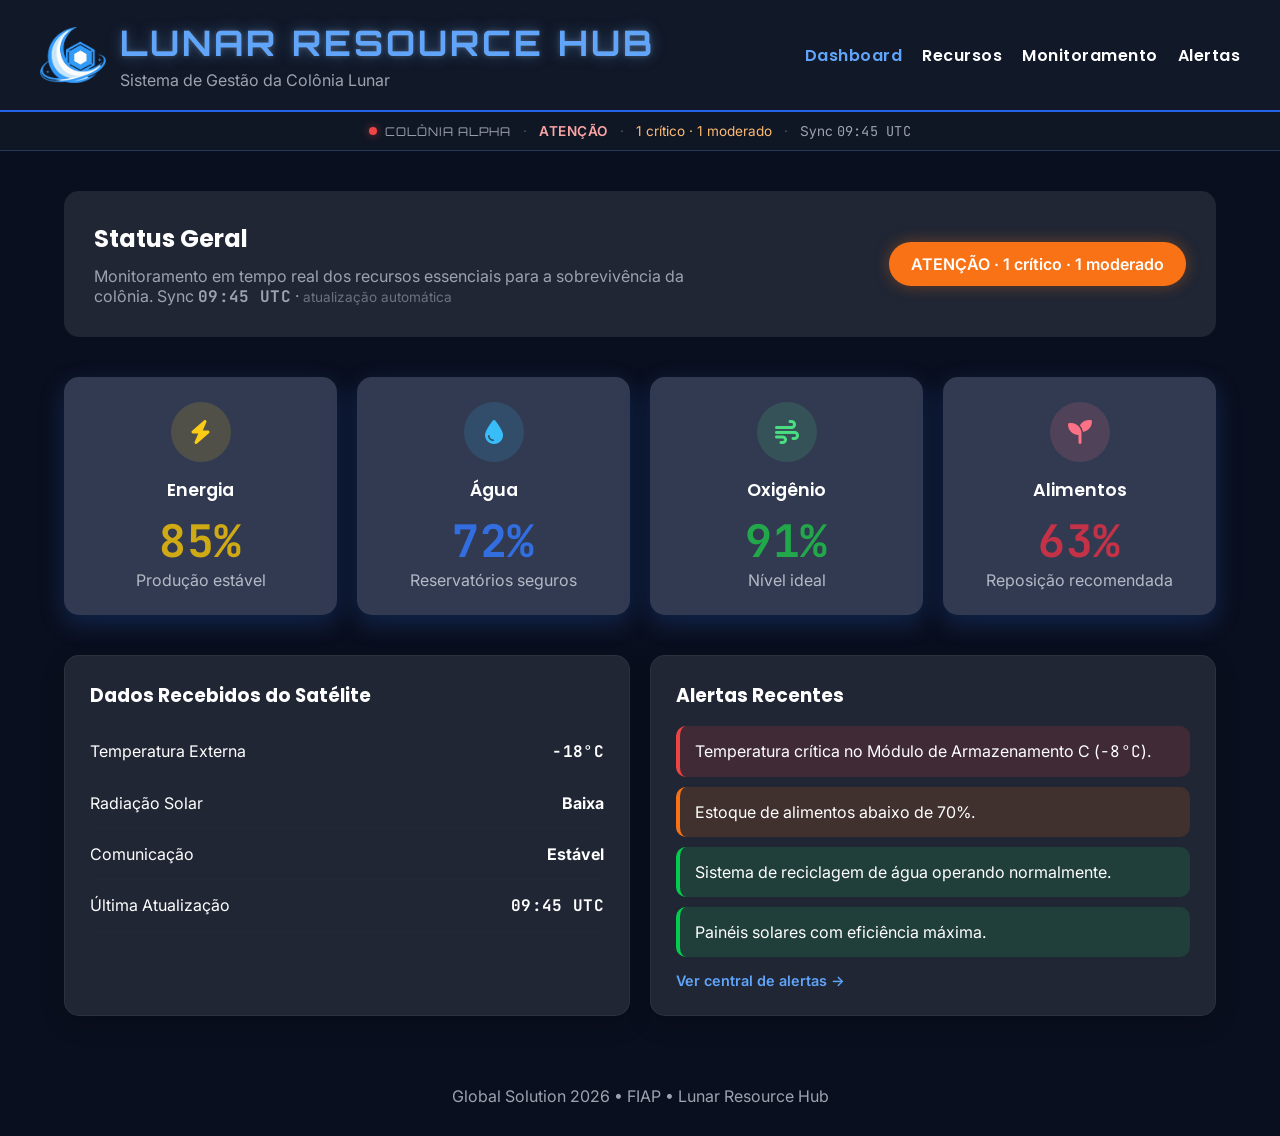
==== commit c9f485e0: "feat: adiciona logo no header com link para o Dashboard Inclui ícone transparente, favicon e layout " ====
--- a/index.html
+++ b/index.html
@@ -12,14 +12,21 @@
     <link rel="preconnect" href="https://fonts.googleapis.com">
     <link rel="preconnect" href="https://fonts.gstatic.com" crossorigin>
 
+    <link rel="icon" href="images/logo-icon.png" type="image/png">
+
     <link href="https://fonts.googleapis.com/css2?family=Inter:wght@400;500;600&family=JetBrains+Mono:wght@400;500;600&family=Orbitron:wght@600;700&family=Poppins:wght@500;600;700&display=swap" rel="stylesheet">
 </head>
 <body>
 
     <header>
         <div class="logo">
-            <h1>Lunar Resource Hub</h1>
-            <p>Sistema de Gestão da Colônia Lunar</p>
+            <a href="index.html" class="logo__link" aria-label="Lunar Resource Hub — ir para o Dashboard">
+                <img src="images/logo-icon.png" alt="" class="logo__img" width="56" height="56" aria-hidden="true">
+            </a>
+            <div class="logo__text">
+                <h1>Lunar Resource Hub</h1>
+                <p>Sistema de Gestão da Colônia Lunar</p>
+            </div>
         </div>
 
         <nav aria-label="Navegação principal">
--- a/style.css
+++ b/style.css
@@ -29,6 +29,35 @@
     justify-content:space-between;
     align-items:center;
     flex-wrap:wrap;
+}
+
+.logo{
+    display:flex;
+    align-items:center;
+    gap:14px;
+}
+
+.logo__link{
+    display:block;
+    line-height:0;
+    border-radius:8px;
+    flex-shrink:0;
+}
+
+.logo__link:focus-visible{
+    outline:2px solid #60A5FA;
+    outline-offset:4px;
+}
+
+.logo__img{
+    display:block;
+    height:56px;
+    width:auto;
+    object-fit:contain;
+}
+
+.logo__text{
+    min-width:0;
 }
 
 .logo h1{
@@ -40,13 +69,13 @@
     text-transform:uppercase;
 }
 
+.logo p{
+    color:#9CA3AF;
+    margin-top:5px;
+}
+
 .hero h2, .panel h3, .card h3, nav a{
     font-family:'Poppins', sans-serif;
-}
-
-.logo p{
-    color:#9CA3AF;
-    margin-top:5px;
 }
 
 nav ul{
@@ -95,6 +124,22 @@
 .hero p{
     color:#9CA3AF;
     max-width:600px;
+}
+
+.hero p a{
+    color:#60A5FA;
+    font-weight:600;
+    text-decoration:none;
+}
+
+.hero p a:hover{
+    text-decoration:underline;
+}
+
+.hero p a:focus-visible{
+    outline:2px solid #60A5FA;
+    outline-offset:2px;
+    border-radius:2px;
 }
 
 .status-badge{
@@ -1379,6 +1424,333 @@
     border-radius:4px;
 }
 
+/* RECURSOS */
+
+.recursos-anchor-nav{
+    margin-top:var(--space-block);
+    padding:14px 18px;
+    background:#313a51;
+    border-radius:12px;
+    border:1px solid rgba(255,255,255,.06);
+}
+
+.recursos-anchor-nav ul{
+    display:flex;
+    flex-wrap:wrap;
+    gap:10px 14px;
+    list-style:none;
+    margin:0;
+    padding:0;
+}
+
+.recursos-anchor-nav a{
+    display:inline-flex;
+    align-items:center;
+    gap:8px;
+    padding:8px 14px;
+    border-radius:8px;
+    background:#1a2030;
+    border:1px solid #374151;
+    color:#E5E7EB;
+    font-family:'Poppins', sans-serif;
+    font-size:.82rem;
+    font-weight:600;
+    text-decoration:none;
+    transition:background .2s ease, border-color .2s ease, color .2s ease;
+}
+
+.recursos-anchor-nav a:hover{
+    background:#2563EB;
+    border-color:#3B82F6;
+    color:#FFFFFF;
+}
+
+.recursos-anchor-nav a:focus-visible{
+    outline:2px solid #60A5FA;
+    outline-offset:2px;
+}
+
+.recursos-feedback{
+    margin-top:var(--space-block);
+    padding:14px 18px;
+    border-radius:10px;
+    font-family:'Inter', sans-serif;
+    font-size:.9rem;
+    font-weight:500;
+    border:1px solid transparent;
+}
+
+.recursos-feedback--error{
+    background:rgba(239,68,68,.15);
+    border-color:rgba(239,68,68,.35);
+    color:#FCA5A5;
+}
+
+.recursos-feedback--success{
+    background:rgba(34,197,94,.12);
+    border-color:rgba(34,197,94,.35);
+    color:#86EFAC;
+}
+
+.recursos-feedback--info{
+    background:rgba(96,165,250,.12);
+    border-color:rgba(96,165,250,.35);
+    color:#BFDBFE;
+}
+
+.recursos-confirm{
+    margin-top:var(--space-block);
+    padding:16px 18px;
+    border-radius:10px;
+    background:rgba(245,158,11,.1);
+    border:1px solid rgba(245,158,11,.35);
+}
+
+.recursos-confirm p{
+    margin:0 0 12px;
+    color:#FDE68A;
+    font-size:.9rem;
+}
+
+.recursos-confirm__actions{
+    display:flex;
+    flex-wrap:wrap;
+    gap:10px;
+}
+
+.recursos-stack [id]{
+    scroll-margin-top:24px;
+}
+
+.recursos-stack{
+    margin-top:var(--space-section);
+    display:flex;
+    flex-direction:column;
+    gap:var(--space-section);
+}
+
+.recursos-stack .panel--full{
+    margin-top:0;
+}
+
+.recursos-subtitle{
+    font-family:'Poppins', sans-serif;
+    font-size:.95rem;
+    font-weight:600;
+    color:#FFFFFF;
+    margin:var(--space-block) 0 12px;
+}
+
+.recursos-subtitle:first-of-type{
+    margin-top:0;
+}
+
+.recursos-form{
+    display:flex;
+    flex-wrap:wrap;
+    gap:14px 18px;
+    align-items:flex-end;
+    margin-bottom:var(--space-block);
+    padding:18px;
+    background:#313a51;
+    border-radius:12px;
+    border:1px solid rgba(255,255,255,.05);
+}
+
+.recursos-field{
+    display:flex;
+    flex-direction:column;
+    gap:6px;
+    min-width:140px;
+    flex:1 1 140px;
+}
+
+.recursos-field label{
+    font-size:.8rem;
+    font-weight:600;
+    color:#9CA3AF;
+    text-transform:uppercase;
+    letter-spacing:.3px;
+}
+
+.recursos-form input,
+.recursos-form select{
+    background:#1a2030;
+    border:1px solid #374151;
+    border-radius:8px;
+    color:#FFFFFF;
+    font-family:'Inter', sans-serif;
+    font-size:.9rem;
+    padding:10px 12px;
+}
+
+.recursos-form input:focus,
+.recursos-form select:focus{
+    outline:2px solid #60A5FA;
+    outline-offset:2px;
+    border-color:#60A5FA;
+}
+
+.recursos-form button[type="submit"]{
+    flex:0 0 auto;
+}
+
+.recursos-actions{
+    display:flex;
+    flex-wrap:wrap;
+    gap:10px;
+    margin-bottom:var(--space-block);
+}
+
+.recursos-btn{
+    display:inline-flex;
+    align-items:center;
+    gap:8px;
+    padding:10px 16px;
+    border:none;
+    border-radius:8px;
+    background:#2563EB;
+    color:#FFFFFF;
+    font-family:'Poppins', sans-serif;
+    font-size:.85rem;
+    font-weight:600;
+    cursor:pointer;
+    transition:background .2s ease;
+}
+
+.recursos-btn:hover{
+    background:#3B82F6;
+}
+
+.recursos-btn--secondary{
+    background:#374151;
+}
+
+.recursos-btn--secondary:hover{
+    background:#4B5563;
+}
+
+.recursos-btn--danger{
+    background:rgba(239,68,68,.2);
+    color:#FCA5A5;
+    padding:6px 12px;
+    font-size:.8rem;
+}
+
+.recursos-btn--danger:hover{
+    background:rgba(239,68,68,.35);
+}
+
+.recursos-btn:focus-visible{
+    outline:2px solid #60A5FA;
+    outline-offset:2px;
+}
+
+.recursos-table-wrap{
+    overflow-x:auto;
+    margin-bottom:var(--space-block);
+}
+
+.recursos-table-wrap:last-child{
+    margin-bottom:0;
+}
+
+.recursos-resumo-grid{
+    display:grid;
+    grid-template-columns:1fr 1fr;
+    gap:var(--space-block);
+}
+
+.recursos-utilities{
+    display:grid;
+    grid-template-columns:repeat(3, 1fr);
+    gap:var(--space-block);
+}
+
+.recursos-utility-card{
+    display:flex;
+    flex-direction:column;
+    gap:10px;
+    padding:20px;
+    background:#313a51;
+    border-radius:12px;
+    border:1px solid rgba(255,255,255,.06);
+}
+
+.recursos-utility-card--danger{
+    border-color:rgba(239,68,68,.2);
+    background:rgba(49,58,81,.85);
+}
+
+.recursos-utility-card__icon{
+    display:inline-flex;
+    align-items:center;
+    justify-content:center;
+    width:40px;
+    height:40px;
+    border-radius:10px;
+    background:rgba(96,165,250,.15);
+    color:#60A5FA;
+    font-size:1rem;
+}
+
+.recursos-utility-card--danger .recursos-utility-card__icon{
+    background:rgba(239,68,68,.15);
+    color:#FCA5A5;
+}
+
+.recursos-utility-card__title{
+    font-family:'Poppins', sans-serif;
+    font-size:.95rem;
+    font-weight:600;
+    color:#FFFFFF;
+    margin:0;
+}
+
+.recursos-utility-card__desc{
+    flex:1;
+    margin:0;
+    font-size:.85rem;
+    color:#9CA3AF;
+    line-height:1.5;
+}
+
+.recursos-btn--block{
+    width:100%;
+    justify-content:center;
+    margin-top:auto;
+}
+
+.recursos-btn--utility{
+    padding:10px 16px;
+    font-size:.85rem;
+}
+
+.recursos-file-input{
+    position:absolute;
+    width:1px;
+    height:1px;
+    padding:0;
+    margin:-1px;
+    overflow:hidden;
+    clip:rect(0,0,0,0);
+    white-space:nowrap;
+    border:0;
+}
+
+.recursos-file-label{
+    cursor:pointer;
+    margin-top:auto;
+}
+
+.recursos-file-name{
+    display:block;
+    font-size:.78rem;
+    color:#6B7280;
+    text-align:center;
+    word-break:break-all;
+}
+
 /* FOOTER */
 
 footer{
@@ -1395,6 +1767,14 @@
         flex-direction:column;
         gap:20px;
         text-align:center;
+    }
+
+    .logo{
+        justify-content:center;
+    }
+
+    .logo__img{
+        height:48px;
     }
 
     nav ul{
@@ -1530,4 +1910,35 @@
         gap:12px;
     }
 
+    .recursos-form{
+        flex-direction:column;
+        align-items:stretch;
+    }
+
+    .recursos-actions{
+        flex-direction:column;
+    }
+
+    .recursos-actions .recursos-btn{
+        width:100%;
+        justify-content:center;
+    }
+
+    .recursos-resumo-grid{
+        grid-template-columns:1fr;
+    }
+
+    .recursos-anchor-nav ul{
+        flex-direction:column;
+    }
+
+    .recursos-anchor-nav a{
+        width:100%;
+        justify-content:center;
+    }
+
+    .recursos-utilities{
+        grid-template-columns:1fr;
+    }
+
 }
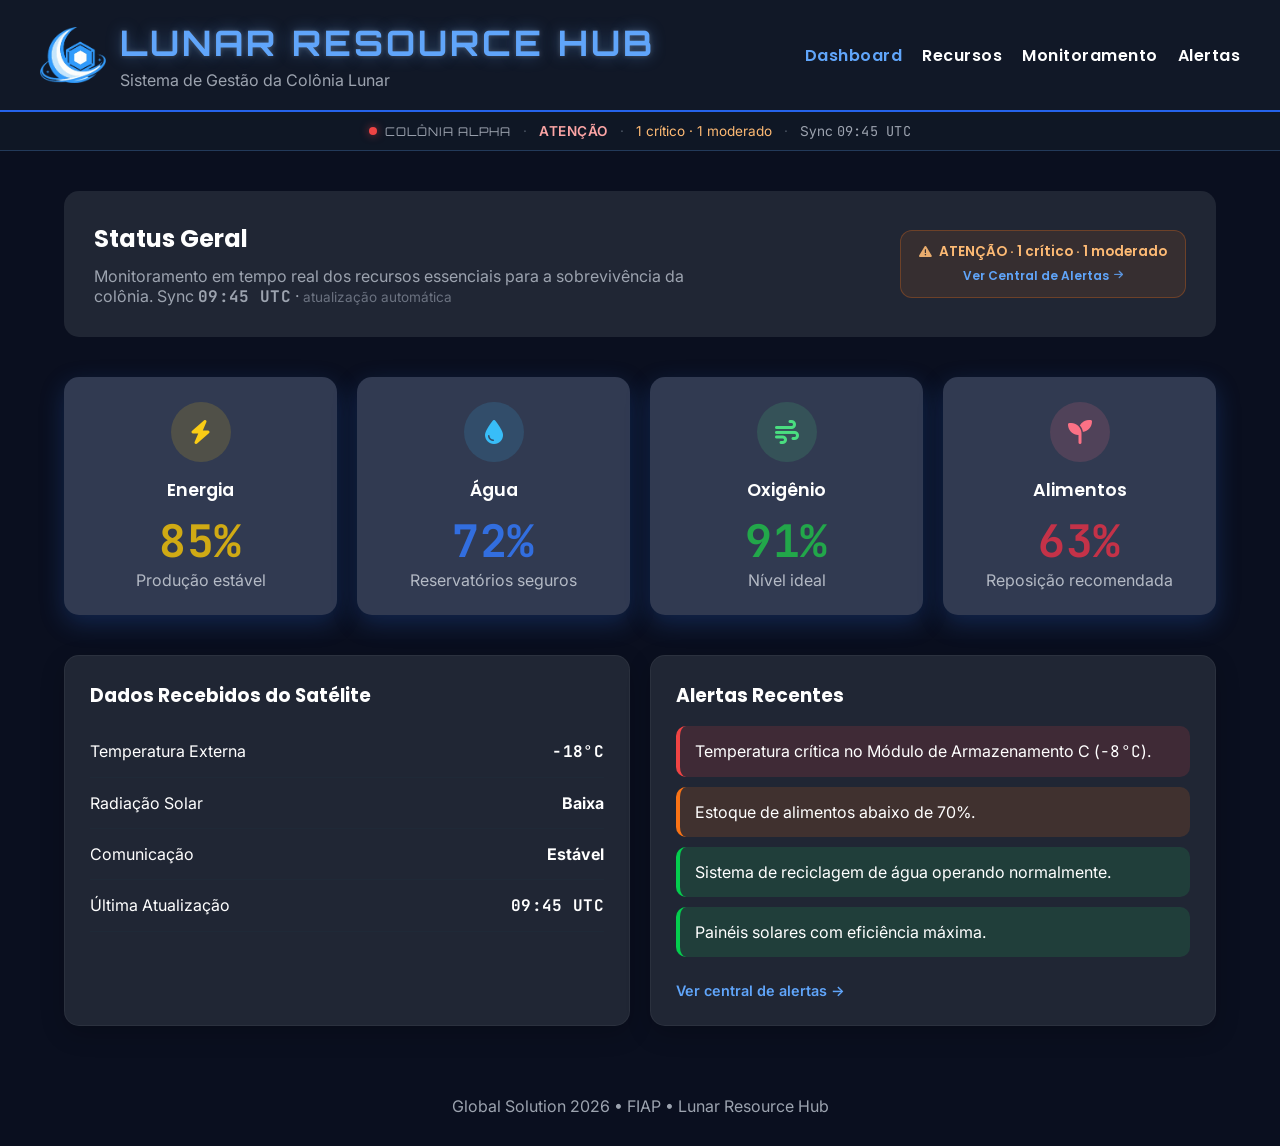
==== commit 80414c86: "feat: adiciona Monitoramento, hero CTAs e melhorias de UX Inclui página de monitoramento ambiental, " ====
--- a/index.html
+++ b/index.html
@@ -62,8 +62,9 @@
                 </p>
             </div>
 
-            <a href="alertas.html#alertas-criticos" class="status-badge status-badge--warning hero-action-link" aria-label="Colônia em atenção — 1 alerta crítico e 1 moderado — ver central de alertas">
-                ATENÇÃO · 1 crítico · 1 moderado
+            <a href="alertas.html#alertas-criticos" class="hero-alert-cta hero-alert-cta--warning" aria-label="Colônia em atenção — 1 alerta crítico e 1 moderado — ir para a Central de Alertas">
+                <span class="hero-alert-cta__label"><i class="fa-solid fa-triangle-exclamation" aria-hidden="true"></i> ATENÇÃO · 1 crítico · 1 moderado</span>
+                <span class="hero-alert-cta__hint">Ver Central de Alertas <i class="fa-solid fa-arrow-right" aria-hidden="true"></i></span>
             </a>
         </section>
 
@@ -136,21 +137,21 @@
             <div class="panel">
                 <h3>Alertas Recentes</h3>
 
-                <div class="alert critical">
+                <a href="alertas.html#alertas-criticos" class="alert critical">
                     Temperatura crítica no Módulo de Armazenamento C (<span class="telemetry">-8°C</span>).
-                </div>
+                </a>
 
-                <div class="alert warning">
+                <a href="alertas.html#alertas-moderados" class="alert warning">
                     Estoque de alimentos abaixo de 70%.
-                </div>
+                </a>
 
-                <div class="alert normal">
+                <a href="alertas.html#alertas-informativos" class="alert normal">
                     Sistema de reciclagem de água operando normalmente.
-                </div>
+                </a>
 
-                <div class="alert normal">
+                <a href="alertas.html#alertas-informativos" class="alert normal">
                     Painéis solares com eficiência máxima.
-                </div>
+                </a>
 
                 <a href="alertas.html" class="panel-link">Ver central de alertas →</a>
             </div>
--- a/style.css
+++ b/style.css
@@ -324,6 +324,23 @@
     margin-bottom:0;
 }
 
+a.alert{
+    display:block;
+    text-decoration:none;
+    color:inherit;
+    transition:opacity .15s ease, transform .15s ease;
+}
+
+a.alert:hover{
+    opacity:.92;
+    transform:translateX(2px);
+}
+
+a.alert:focus-visible{
+    outline:2px solid #60A5FA;
+    outline-offset:2px;
+}
+
 .warning{
     background:rgba(249,115,22,0.15);
     border-left:4px solid #F97316;
@@ -408,6 +425,69 @@
 .hero-action-link:hover{
     transform:scale(1.03);
     box-shadow:0 0 20px rgba(249,115,22,.5);
+}
+
+.hero-alert-cta{
+    display:inline-flex;
+    flex-direction:column;
+    align-items:center;
+    gap:5px;
+    padding:12px 18px;
+    border-radius:12px;
+    text-decoration:none;
+    font-family:'Poppins', sans-serif;
+    text-align:center;
+    cursor:pointer;
+    transition:background .2s ease, border-color .2s ease;
+}
+
+.hero-alert-cta--warning{
+    background:rgba(249,115,22,.1);
+    border:1px solid rgba(249,115,22,.28);
+}
+
+.hero-alert-cta__label{
+    display:inline-flex;
+    align-items:center;
+    justify-content:center;
+    gap:7px;
+    font-size:.85rem;
+    font-weight:600;
+    line-height:1.35;
+    color:#FDBA74;
+}
+
+.hero-alert-cta__label i{
+    font-size:.8rem;
+    opacity:.9;
+}
+
+.hero-alert-cta__hint{
+    display:inline-flex;
+    align-items:center;
+    gap:5px;
+    font-size:.75rem;
+    font-weight:600;
+    color:#60A5FA;
+}
+
+.hero-alert-cta__hint i{
+    font-size:.65rem;
+    opacity:.85;
+}
+
+.hero-alert-cta:hover{
+    background:rgba(249,115,22,.16);
+    border-color:rgba(249,115,22,.45);
+}
+
+.hero-alert-cta:hover .hero-alert-cta__hint{
+    color:#93C5FD;
+}
+
+.hero-alert-cta:focus-visible{
+    outline:2px solid #60A5FA;
+    outline-offset:2px;
 }
 
 /* TELEMETRIA & STATUS BAR */
@@ -1416,6 +1496,7 @@
 nav a:focus-visible,
 .hero-priority:focus-visible,
 .hero-action-link:focus-visible,
+.hero-alert-cta:focus-visible,
 .card--link:focus-visible,
 .alert-item:focus-within,
 .panel-link:focus-visible{
@@ -1428,6 +1509,7 @@
 
 .recursos-anchor-nav{
     margin-top:var(--space-block);
+    margin-bottom:var(--space-section);
     padding:14px 18px;
     background:#313a51;
     border-radius:12px;
@@ -1751,6 +1833,172 @@
     word-break:break-all;
 }
 
+/* MONITORAMENTO */
+
+.monitoramento-anchor-nav{
+    margin-top:var(--space-block);
+    margin-bottom:var(--space-section);
+    padding:14px 18px;
+    background:#313a51;
+    border-radius:12px;
+    border:1px solid rgba(255,255,255,.06);
+}
+
+.monitoramento-anchor-nav ul{
+    display:flex;
+    flex-wrap:wrap;
+    gap:10px 14px;
+    list-style:none;
+    margin:0;
+    padding:0;
+}
+
+.monitoramento-anchor-nav a{
+    display:inline-flex;
+    align-items:center;
+    gap:8px;
+    padding:8px 14px;
+    border-radius:8px;
+    background:#1a2030;
+    border:1px solid #374151;
+    color:#E5E7EB;
+    font-family:'Poppins', sans-serif;
+    font-size:.82rem;
+    font-weight:600;
+    text-decoration:none;
+    transition:background .2s ease, border-color .2s ease, color .2s ease;
+}
+
+.monitoramento-anchor-nav a:hover{
+    background:#2563EB;
+    border-color:#3B82F6;
+    color:#FFFFFF;
+}
+
+.monitoramento-anchor-nav a:focus-visible{
+    outline:2px solid #60A5FA;
+    outline-offset:2px;
+}
+
+.monitoramento-stack{
+    margin-top:var(--space-section);
+    display:flex;
+    flex-direction:column;
+    gap:var(--space-section);
+}
+
+.monitoramento-stack [id]{
+    scroll-margin-top:24px;
+}
+
+.monitoramento-stack .panel--full{
+    margin-top:0;
+}
+
+.ar-icon{
+    background:rgba(129,140,248,.15);
+    color:#818CF8;
+}
+
+.co2-icon{
+    background:rgba(148,163,184,.15);
+    color:#94A3B8;
+}
+
+.umidade-icon{
+    background:rgba(56,189,248,.15);
+    color:#38BDF8;
+}
+
+.monitoramento-table-wrap{
+    overflow-x:auto;
+    margin-bottom:var(--space-block);
+}
+
+.monitoramento-row--critical{
+    background:rgba(239,68,68,.08);
+}
+
+.monitoramento-value--critical{
+    color:#FCA5A5;
+    font-weight:600;
+}
+
+.monitoramento-module-card{
+    padding:20px;
+    background:#1a2030;
+    border-radius:12px;
+    border:1px solid rgba(255,255,255,.06);
+}
+
+.monitoramento-module-card--critical{
+    border-color:rgba(239,68,68,.35);
+    background:rgba(239,68,68,.06);
+}
+
+.monitoramento-module-card__header{
+    display:flex;
+    flex-wrap:wrap;
+    align-items:center;
+    justify-content:space-between;
+    gap:12px;
+    margin-bottom:12px;
+}
+
+.monitoramento-module-card__header h4{
+    font-family:'Poppins', sans-serif;
+    font-size:1rem;
+    font-weight:600;
+    color:#FFFFFF;
+    margin:0;
+    display:flex;
+    align-items:center;
+    gap:10px;
+}
+
+.monitoramento-module-card__desc{
+    color:#9CA3AF;
+    font-size:.9rem;
+    margin:0 0 var(--space-block);
+    line-height:1.5;
+}
+
+.monitoramento-module-card__meta{
+    color:#6B7280;
+    font-size:.85rem;
+    margin:var(--space-block) 0 14px;
+}
+
+.monitoramento-info-grid{
+    display:grid;
+    grid-template-columns:repeat(auto-fit, minmax(200px, 1fr));
+    gap:12px;
+    margin-bottom:var(--space-block);
+}
+
+.monitoramento-note{
+    font-size:.88rem;
+    color:#9CA3AF;
+    margin:0;
+    line-height:1.5;
+}
+
+.monitoramento-note a{
+    color:#60A5FA;
+    font-weight:600;
+    text-decoration:none;
+}
+
+.monitoramento-note a:hover{
+    text-decoration:underline;
+}
+
+.monitoramento-note a:focus-visible{
+    outline:2px solid #60A5FA;
+    outline-offset:2px;
+    border-radius:2px;
+}
+
 /* FOOTER */
 
 footer{
@@ -1786,6 +2034,10 @@
         flex-direction:column;
         gap:20px;
         text-align:center;
+    }
+
+    .hero-alert-cta{
+        align-self:stretch;
     }
 
     .overview{
@@ -1941,4 +2193,22 @@
         grid-template-columns:1fr;
     }
 
+    .monitoramento-anchor-nav ul{
+        flex-direction:column;
+    }
+
+    .monitoramento-anchor-nav a{
+        width:100%;
+        justify-content:center;
+    }
+
+    .monitoramento-info-grid{
+        grid-template-columns:1fr;
+    }
+
+    .monitoramento-module-card__header{
+        flex-direction:column;
+        align-items:flex-start;
+    }
+
 }
